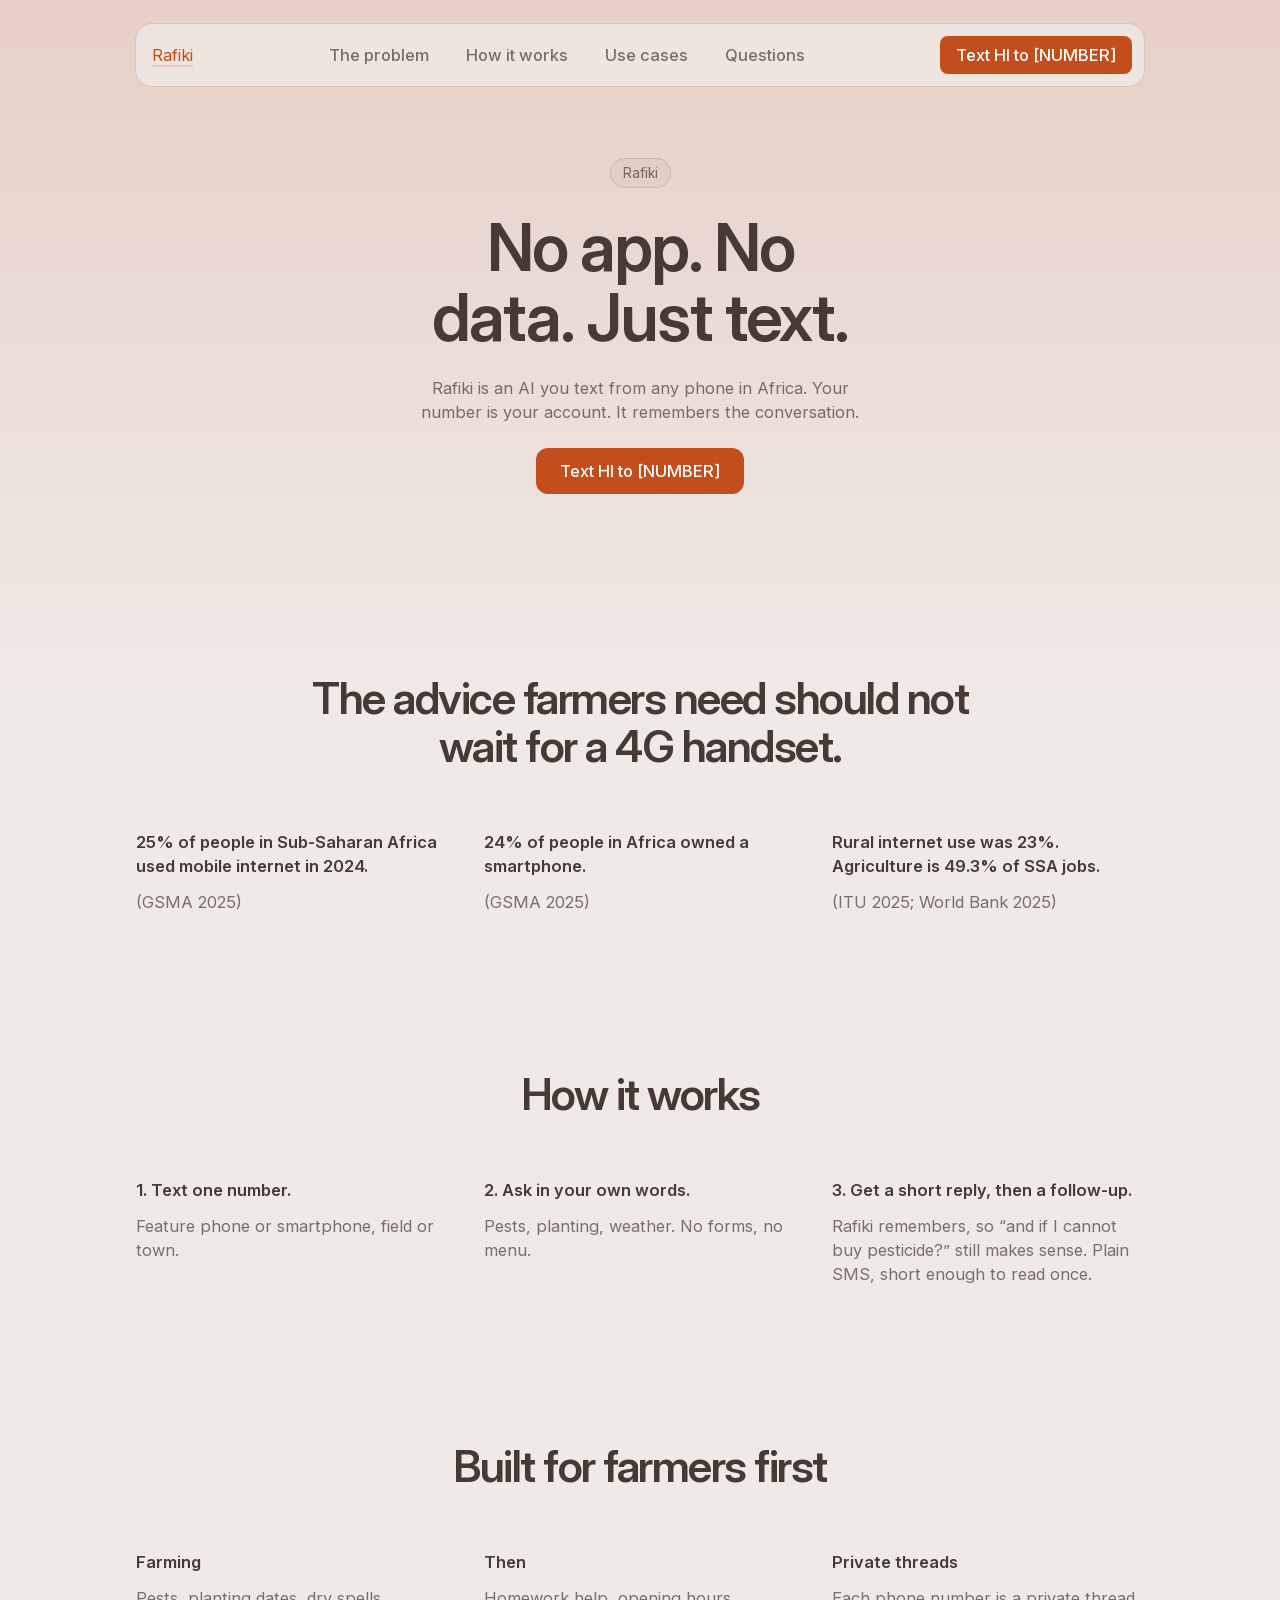
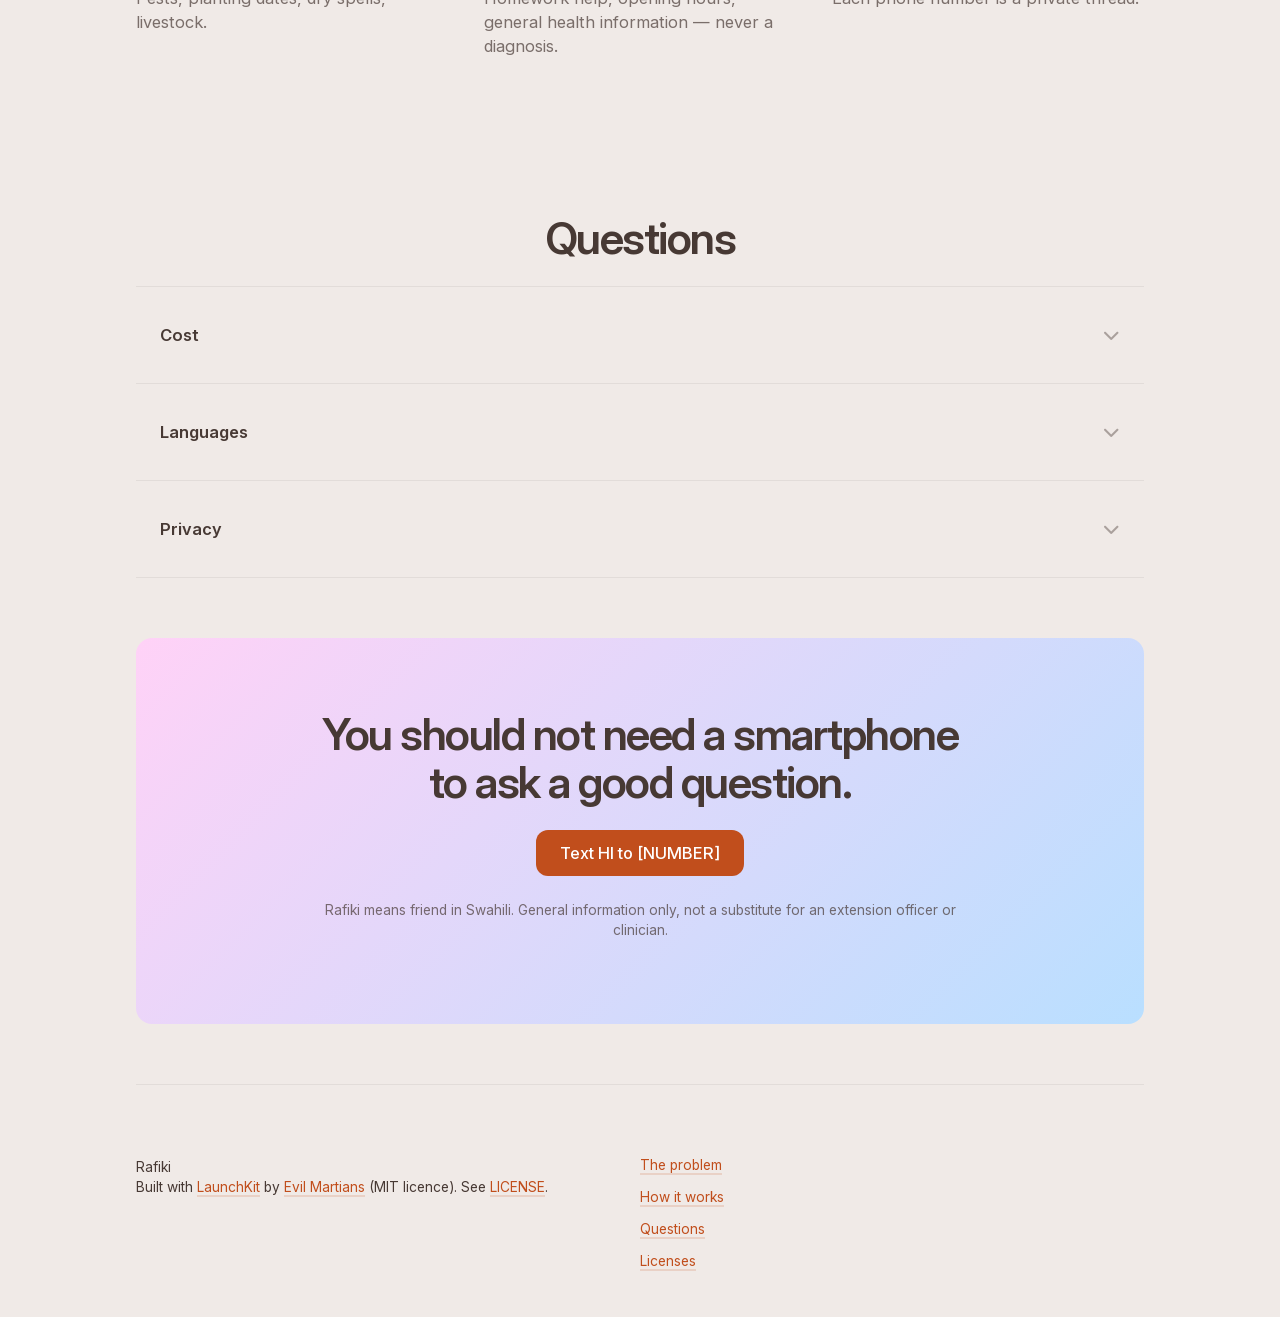
==== website/index.html @ b50da5a2 "feature: Built index.html landing page, adding LaunchKit template (MIT)" ====
<!DOCTYPE html>
<html lang="en" class="theme-light">

<head>
  <meta charset="utf-8" />
  <title>Rafiki — No app. No data. Just text.</title>
  <meta content="Rafiki is an AI you text from any phone in Africa. Your number is your account. It remembers the conversation." name="description" />
  <meta content="width=device-width, initial-scale=1" name="viewport" />
  <link rel="icon" href="images/favicon/favicon.ico" sizes="32x32" />
  <link rel="icon" href="images/favicon/icon.svg" type="image/svg+xml" />
  <link rel="apple-touch-icon" href="images/favicon/apple-touch-icon.png" />
  <link rel="preload" href="fonts/InterVariable.woff2" as="font" type="font/woff2" crossorigin />
  <link href="vendor/font-awesome-6.7.2/css/all.min.css" rel="stylesheet" />
  <link href="css/index.css" rel="stylesheet" type="text/css" />
  <link href="css/tablet.css" rel="stylesheet" type="text/css" />
  <link href="css/mobile.css" rel="stylesheet" type="text/css" />
  <script src="js/main.js" type="text/javascript" defer></script>
</head>

<body>
  <div class="background-gradient"></div>
  <div class="page-container">
    <header class="nav-container">
      <a href="index.html" class="nav-brand">Rafiki</a>
      <nav role="navigation" class="nav-menu" data-navigation>
        <a href="#problem" class="nav-link">The problem</a>
        <a href="#how" class="nav-link">How it works</a>
        <a href="#uses" class="nav-link">Use cases</a>
        <a href="#faq" class="nav-link">Questions</a>
        <div class="button-group stacked margin-top-l mobile-only">
          <a href="#cta" class="button primary">Text HI to [NUMBER]</a>
        </div>
      </nav>
      <div class="button-group">
        <a href="#cta" class="button primary compact">Text HI to [NUMBER]</a>
        <button class="button ghost compact nav-hamburger" data-mobile-toggle aria-label="Show menu">
          <span class="fa-solid fa-bars icon m"></span>
        </button>
      </div>
    </header>
    <main>
      <section>
        <div class="heading hero centered">
          <p class="eyebrow">Rafiki</p>
          <h1 class="balanced">No app. No data. Just text.</h1>
          <p class="paragraph m secondary balanced">
            Rafiki is an AI you text from any phone in Africa. Your number is your account. It remembers the conversation.
          </p>
          <div class="button-group margin-paragraph centered">
            <a href="#cta" class="button primary">Text HI to [NUMBER]</a>
          </div>
        </div>
      </section>

      <section id="problem">
        <div class="heading centered">
          <h2 class="no-top-margin">The advice farmers need should not wait for a 4G handset.</h2>
        </div>
        <div class="cards-with-icons-container">
          <div class="card-with-icon horizontal">
            <div class="feature-heading">
              <p class="paragraph m bold">25% of people in Sub-Saharan Africa used mobile internet in 2024.</p>
              <p class="paragraph m secondary">(GSMA 2025)</p>
            </div>
          </div>
          <div class="card-with-icon horizontal">
            <div class="feature-heading">
              <p class="paragraph m bold">24% of people in Africa owned a smartphone.</p>
              <p class="paragraph m secondary">(GSMA 2025)</p>
            </div>
          </div>
          <div class="card-with-icon horizontal">
            <div class="feature-heading">
              <p class="paragraph m bold">Rural internet use was 23%. Agriculture is 49.3% of SSA jobs.</p>
              <p class="paragraph m secondary">(ITU 2025; World Bank 2025)</p>
            </div>
          </div>
        </div>
      </section>

      <section id="how">
        <div class="heading centered">
          <h2 class="no-top-margin">How it works</h2>
        </div>
        <div class="cards-with-icons-container">
          <div class="card-with-icon horizontal">
            <div class="feature-heading">
              <p class="paragraph m bold">1. Text one number.</p>
              <p class="paragraph m secondary">Feature phone or smartphone, field or town.</p>
            </div>
          </div>
          <div class="card-with-icon horizontal">
            <div class="feature-heading">
              <p class="paragraph m bold">2. Ask in your own words.</p>
              <p class="paragraph m secondary">Pests, planting, weather. No forms, no menu.</p>
            </div>
          </div>
          <div class="card-with-icon horizontal">
            <div class="feature-heading">
              <p class="paragraph m bold">3. Get a short reply, then a follow-up.</p>
              <p class="paragraph m secondary">Rafiki remembers, so “and if I cannot buy pesticide?” still makes sense. Plain SMS, short enough to read once.</p>
            </div>
          </div>
        </div>
      </section>

      <section id="uses">
        <div class="heading centered">
          <h2 class="no-top-margin">Built for farmers first</h2>
        </div>
        <div class="cards-with-icons-container">
          <div class="card-with-icon horizontal">
            <div class="feature-heading">
              <p class="paragraph m bold">Farming</p>
              <p class="paragraph m secondary">Pests, planting dates, dry spells, livestock.</p>
            </div>
          </div>
          <div class="card-with-icon horizontal">
            <div class="feature-heading">
              <p class="paragraph m bold">Then</p>
              <p class="paragraph m secondary">Homework help, opening hours, general health information — never a diagnosis.</p>
            </div>
          </div>
          <div class="card-with-icon horizontal">
            <div class="feature-heading">
              <p class="paragraph m bold">Private threads</p>
              <p class="paragraph m secondary">Each phone number is a private thread.</p>
            </div>
          </div>
        </div>
      </section>

      <section id="faq">
        <div class="heading centered">
          <h2 class="no-top-margin">Questions</h2>
        </div>
        <div class="accordion-container">
          <details class="accordion-item" name="faq">
            <summary class="accordion-toggle">
              <p class="paragraph m bold">Cost</p>
              <span class="accordion-chevron fa-solid fa-chevron-down"></span>
            </summary>
            <div class="accordion-content">
              <p>Replies stay under 300 characters. One SMS is often cheaper than opening a data bundle for a single question.</p>
            </div>
          </details>
          <details class="accordion-item" name="faq">
            <summary class="accordion-toggle">
              <p class="paragraph m bold">Languages</p>
              <span class="accordion-chevron fa-solid fa-chevron-down"></span>
            </summary>
            <div class="accordion-content">
              <p>Clear English first. Swahili, French, isiXhosa or isiZulu next. Plain text only. No markdown.</p>
            </div>
          </details>
          <details class="accordion-item" name="faq">
            <summary class="accordion-toggle">
              <p class="paragraph m bold">Privacy</p>
              <span class="accordion-chevron fa-solid fa-chevron-down"></span>
            </summary>
            <div class="accordion-content">
              <p>Your number is your account. Each number stays a private thread. No signup, no password.</p>
            </div>
          </details>
        </div>
      </section>

      <section class="promo-cta" id="cta">
        <div class="heading centered">
          <h2>You should not need a smartphone to ask a good question.</h2>
          <div class="button-group margin-paragraph centered">
            <a href="#cta" class="button primary">Text HI to [NUMBER]</a>
          </div>
          <p class="paragraph s secondary">Rafiki means friend in Swahili. General information only, not a substitute for an extension officer or clinician.</p>
        </div>
      </section>
    </main>
    <footer class="footer">
      <div class="footer-menu">
        <div>
          <p class="paragraph s">
            Rafiki<br />
            Built with <a href="https://launchkit.evilmartians.io" target="_blank" rel="noopener">LaunchKit</a>
            by <a href="https://evilmartians.com" target="_blank" rel="noopener">Evil Martians</a>
            (MIT licence). See <a href="LICENSE">LICENSE</a>.
          </p>
        </div>
        <div>
          <div class="link-list">
            <a href="#problem" class="ui s">The problem</a>
            <a href="#how" class="ui s">How it works</a>
            <a href="#faq" class="ui s">Questions</a>
            <a href="licenses.html" class="ui s">Licenses</a>
          </div>
        </div>
      </div>
    </footer>
  </div>
</body>

</html>
---- website/css/index.css ----
@font-face {
  font-family: Inter Variable;
  src: url("../fonts/InterVariable.woff2") format("woff2");
  font-weight: 100 900;
  font-style: normal;
  font-display: swap;
}

@font-face {
  font-family: Inter Variable;
  src: url("../fonts/InterVariable-Italic.woff2") format("woff2");
  font-weight: 100 900;
  font-style: italic;
  font-display: swap;
}

@font-face {
  font-family: JetBrains Mono;
  src: url("../fonts/JetBrainsMono-VariableFont_wght.ttf") format("woff2");
  font-weight: 100 900;
  font-style: normal;
  font-display: swap;
}

:root {
  /** There features 
  These are values that determine the overall look of the theme.
  - Saturation controls how much of accent color will be mixed into text, background, and surface colors.
  - Contrast controls how contrast the text colors will be.
  */
  --theme-hue: 40;
  --theme-saturation: 0.2; /* 0...1 where 0 means grayscale colors; 1 means fully saturated colors */
  --theme-contrast: 0.8; /* 0...1 where 0 means low contrast; 1 means high contrast, black-n-white in fact */

  /* Fonts */
  --font-text: "Inter Variable", Arial, sans-serif;
  --font-mono: "JetBrains Mono", "Courier New", Courier, monospace;

  /* Font sizes */
  --font-size-s: 13.75px;
  --font-size-m: 16.5px;
  --font-size-l: 22px;
  --font-size-xl: 44px;
  --font-size-xxl: 66px;

  /* Paragraph */
  --line-height-paragraph-s: 20px;
  --line-height-paragraph-m: 24px;
  --line-height-paragraph-l: 28px;
  --letter-spacing-paragraph-l: -0.4px;
  --line-height-paragraph-xl: 52px;
  --letter-spacing-paragraph-xl: -1px;
  --line-height-ui-s: 16px;
  --line-height-ui-m: 22px;

  /* Headers */
  --line-height-h1: 70px;
  --letter-spacing-h1: -2px;
  --line-height-h2: 48px;
  --letter-spacing-h2: -1.5px;
  --line-height-h3: 24px;
  --letter-spacing-h3: -0.75px;
  --line-height-h4: 18px;

  /* Spacing */
  --space-default: 12px;
  --space-button-s-vertical: 8px;
  --space-button-s-horizontal: 16px;
  --space-button-m-vertical: 12px;
  --space-button-m-horizontal: 24px;
  --space-section: 60px;
  --space-card-m: 24px;

  --header-font-weight: 600;
  --ui-button-font-weight: 500;

  /* Border radii */
  --radius-xs: 4px;
  --radius-s: 8px;
  --radius-m: 12px;
  --radius-l: 16px;

  /* Colors */
  --color-background: white;
  --color-surface: #99a3ae14;
  --color-text-primary: #363e48;
  --color-text-secondary: #757a7f;
  --color-text-tertiary: #a7acb2;
  --color-accent: #C14E1C;
  --color-accent-hover: #a33e16;
  --color-accent-b: #0081ff29;
  --color-accent-b-hover: #0088f033;
  --color-on-accent: white;
  --color-border-level-2: #99a3ae29;
  --color-border-level-3: #99a3ae52;
  --color-background-blur: #ffffffe6;
  --color-gradient-bg-start: #C14E1C14;
  --color-gradient-bg-end: #C14E1C00;
  --color-gradient-promo-start: #8d3510;
  --color-gradient-promo-end: #C14E1C;
}

.theme-light {
  /** Base color
  By default it's blue ≈ #0289ff
  Usually it's your brand color. Simply provide your value and the whole theme will be recalculated automatically.
  Default value is in OKLCH because it produces richer P3 colors, however you can use any color format. 
  */
  /* --color-accent: #00bc81; */
  --color-accent: #C14E1C;

  /* Relative colors 
  These colors are calculated based on the accent color and saturation/contrast values.
  Feel free to provide exact values if you want to override them.
  */
  --color-background-l: calc(0.7 + 0.3 * var(--theme-contrast));
  --color-background: oklch(
    from var(--color-accent) var(--color-background-l)
      calc((1 - var(--color-background-l)) * 0.6 * var(--theme-saturation)) h
  );
  --color-background-blur: oklch(from var(--color-background) l c h / 0.8);

  --color-text-primary-l: calc(0.4 - 0.4 * pow(var(--theme-contrast), 10));
  --color-text-primary: oklch(
    from var(--color-accent) var(--color-text-primary-l)
      calc(var(--color-text-primary-l) * 0.3 * var(--theme-saturation)) h
  );

  --color-text-secondary: oklch(from var(--color-text-primary) l c h / 0.7);
  --color-text-tertiary: oklch(from var(--color-text-primary) l c h / 0.42);
  --color-accent-hover: oklch(from var(--color-accent) calc(l - 0.05) c h);
  --color-accent-b: oklch(from var(--color-accent) l c h / 0.16);
  --color-accent-b-hover: oklch(from var(--color-accent-b) calc(l - 0.1) c h);

  --color-surface: oklch(from var(--color-text-primary) l c h / 0.04);
  --color-on-accent: white;
  --color-border-level-2: oklch(from var(--color-text-primary) l c h / 0.08);
  --color-border-level-3: oklch(from var(--color-text-primary) l c h / 0.16);

  --color-gradient-bg-start: oklch(
    from var(--color-accent) l calc(0.3 * pow(var(--theme-saturation), 0.5)) h /
      calc(0.5 - 0.5 * pow(var(--theme-contrast), 2))
  );
  --color-gradient-bg-end: oklch(from var(--color-gradient-bg-start) l c h / 0);

  --color-gradient-promo-start: #ffd2f7;
  --color-gradient-promo-end: #b9dfff;
}

.theme-dark {
  color-scheme: dark;

  /** Base color
  By default it's blue ≈ #0289ff
  Usually it's your brand color. Simply provide your value and the whole theme will be recalculated automatically.
  Default value is in OKLCH because it produces richer P3 colors, however you can use any color format. 
   */
  /* --colors-accent: #00bc81; */
  --color-accent: oklch(0.53 0.22 var(--theme-hue));

  /* Relative colors 
  These colors are calculated based on the accent color and saturation/contrast values.
  Feel free to provide exact values if you want to override them.
  */
  --color-background-l: calc(0.35 - 0.35 * pow(var(--theme-contrast), 4));
  --color-background: oklch(
    from var(--color-accent) var(--color-background-l)
      calc(var(--color-background-l) * 0.3 * var(--theme-saturation)) h
  );
  --color-background-blur: oklch(from var(--color-background) l c h / 0.9);

  --color-text-primary-l: calc(0.7 + 0.3 * pow(var(--theme-contrast), 0.8));
  --color-text-primary: oklch(
    from var(--color-accent) var(--color-text-primary-l)
      calc((1 - var(--color-text-primary-l)) * 0.6 * var(--theme-saturation)) h
  );

  --color-text-secondary: oklch(from var(--color-text-primary) l c h / 0.7);
  --color-text-tertiary: oklch(from var(--color-text-primary) l c h / 0.5);
  --color-accent-hover: oklch(from var(--color-accent) calc(l + 0.05) c h);
  --color-accent-b: oklch(from var(--color-accent) l c h / 0.16);
  --color-accent-b-hover: oklch(
    from var(--color-accent-border) calc(l + 0.1) c h
  );

  --color-surface: oklch(from var(--color-text-primary) l c h / 0.04);
  --color-on-accent: white;
  --color-border-level-2: oklch(from var(--color-text-primary) l c h / 0.08);
  --color-border-level-3: oklch(from var(--color-text-primary) l c h / 0.16);

  --color-gradient-bg-start: oklch(
    from var(--color-accent) l calc(0.3 * pow(var(--theme-saturation), 0.5)) h /
      calc(0.5 - 0.5 * pow(var(--theme-contrast), 2))
  );
  --color-gradient-bg-end: oklch(from var(--color-gradient-bg-start) l c h / 0);

  --color-gradient-promo-start: #8d3510;
  --color-gradient-promo-end: #C14E1C;
}

.page-container {
  max-width: 1008px;
  min-height: 100vh;
  margin: 0 auto;
  display: flex;
  flex-direction: column;
}

* {
  box-sizing: border-box;
}

html,
body {
  margin: 0;
}

body {
  background-color: var(--color-background);
  font-family: var(--font-text);
  color: var(--color-text-primary);
  font-size: var(--font-size-m);
  line-height: var(--line-height-paragraph-m);
}

/* Headers */

h1,
h2,
h3,
h4 {
  font-weight: var(--header-font-weight);
  margin: var(--space-default) 0;
}

h1 {
  font-size: var(--font-size-xxl);
  line-height: var(--line-height-h1);
  letter-spacing: var(--letter-spacing-h1);
}

h2 {
  font-size: var(--font-size-xl);
  line-height: var(--line-height-h2);
  letter-spacing: var(--letter-spacing-h2);
}

h3 {
  font-size: var(--font-size-l);
  line-height: var(--line-height-h3);
  letter-spacing: var(--letter-spacing-h3);
}

h4 {
  font-size: var(--font-size-m);
  line-height: var(--line-height-h4);
  letter-spacing: var(--letter-spacing-h4);
}

p {
  margin: var(--space-default) 0;
}

a {
  color: var(--color-accent);
  text-underline-offset: 0px;
  text-decoration: underline;
  text-decoration-color: var(--color-accent-b);
  text-decoration-skip-ink: none;
  text-underline-position: under;
  text-decoration-thickness: 2px;

  &.tertiary {
    color: var(--color-text-tertiary);
    text-decoration: none;

    &:hover {
      color: var(--color-text-secondary);
    }
  }
}

a:hover {
  color: var(--color-accent-hover);
}

ul,
ol {
  margin: 16px 0;
  padding-left: 40px;
}

li {
  margin: 8px 0;
}

img {
  vertical-align: middle;
  max-width: 100%;
  display: inline-block;
}

section {
  padding: var(--space-section) 0;
}

.eyebrow {
  display: inline-flex;
  margin-bottom: var(--space-default);
  border: 1px solid var(--color-border-level-3);
  border-radius: var(--radius-l);
  background-color: var(--color-surface);
  color: var(--color-text-secondary);
  font-size: var(--font-size-s);
  text-align: center;
  object-fit: fill;
  flex-flow: row;
  justify-content: center;
  align-items: center;
  margin-right: auto;
  margin-left: auto;
  padding: 2px 12px;
  text-decoration: none;

  &:hover {
    color: var(--color-text-primary);
  }
}

.heading {
  margin-bottom: var(--space-default);
  flex-direction: column;
  max-width: 672px;
  display: flex;

  &.hero {
    padding-bottom: 36px;
  }

  &.centered {
    text-align: center;
    margin-right: auto;
    margin-left: auto;
  }
}

.no-top-margin {
  margin-top: 0;
}

.balanced {
  text-wrap: balance;
}

.content {
  padding: var(--space-section) 0;
  max-width: 720px;
}

/* Text */

/* Style used for content */

.paragraph {
  &.s {
    font-size: var(--font-size-s);
    line-height: var(--line-height-paragraph-s);
  }

  &.m {
    font-size: var(--font-size-m);
    line-height: var(--line-height-paragraph-m);
  }

  &.l {
    font-size: var(--font-size-l);
    line-height: var(--line-height-paragraph-l);
    letter-spacing: var(--letter-spacing-paragraph-l);
  }

  &.xl {
    font-size: var(--font-size-xl);
    line-height: var(--line-height-paragraph-xl);
    letter-spacing: var(--letter-spacing-paragraph-xl);
  }

  &.bold {
    font-weight: 600;
  }
}

/* Styles for UI elements */

.ui {
  &.s {
    font-size: var(--font-size-s);
    line-height: var(--line-height-ui-s) !important;
  }

  &.m {
    font-size: var(--font-size-m);
    line-height: var(--line-height-ui-m) !important;
  }

  &.pseudo-link,
  .pseudo-link {
    text-decoration: underline;
    text-decoration-color: var(--color-accent-b);
    text-decoration-thickness: 2px;
  }
}

/* Buttons */

.button {
  display: flex;
  gap: 8px;
  cursor: pointer;
  border: none;
  text-decoration: none;
  background: transparent;
  padding: var(--space-button-m-vertical) var(--space-button-m-horizontal);
  font-size: var(--font-size-m);
  line-height: var(--line-height-ui-m);
  font-weight: var(--ui-button-font-weight);
  text-align: center;
  border-radius: var(--radius-m);
  justify-content: center;
  align-items: center;

  &.primary {
    background-color: var(--color-accent);
    color: var(--color-on-accent);

    &:hover {
      background-color: var(--color-accent-hover);
      color: var(--color-on-accent);
    }
  }

  &.secondary {
    background-color: var(--color-accent-b);
    color: var(--color-accent);

    &:hover {
      background-color: var(--color-accent-b-hover);
    }
  }

  &.tertiary {
    box-shadow: inset 0 0 0 1px var(--color-border-level-3);
    color: var(--color-text-secondary);

    &:hover {
      background-color: var(--color-surface);
      color: var(--color-text-primary);
    }
  }

  &.ghost {
    background: transparent;
    padding: var(--space-button-m-vertical) var(--space-button-m-horizontal);
    color: var(--color-text-primary);

    &:hover {
      background-color: var(--color-border-level-2);
      color: var(--color-on-accent);
    }

    &.active {
      background-color: var(--color-border-level-3);
    }

    &.compact {
      padding: var(--space-button-s-vertical) 12px;
    }
  }

  &.compact {
    padding: var(--space-button-s-vertical) var(--space-button-s-horizontal);
    border-radius: var(--radius-s);
  }
}

/* Button groups */

.button-group {
  display: flex;
  gap: 12px;
  flex-wrap: wrap;
  align-items: center;

  &.margin-paragraph {
    margin: var(--space-default) 0;
  }

  &.centered {
    justify-content: center;
    align-items: center;
  }

  &.stacked {
    flex-direction: column;
    align-items: justify;

    & .button {
      width: 100%;
    }
  }
}

/* Links */

.icon-link {
  gap: 6px;
  color: var(--color-accent);
  align-items: center;
  text-decoration: none;
  display: flex;

  &:hover {
    color: var(--color-accent-hover);
  }
}

.link-list {
  display: flex;
  flex-direction: column;
  align-items: flex-start;
  gap: 16px;
  padding-top: 12px;
}

.link-list-horizontal {
  display: flex;
  gap: var(--space-button-m-horizontal);
}

/* Icons */

.icon {
  display: flex !important;
  align-items: center;
  line-height: inherit !important;
  color: var(--color-text-tertiary);

  &.s {
    font-size: var(--font-size-s);
  }

  &.m {
    font-size: var(--font-size-m);
  }

  &.l {
    font-size: var(--font-size-l);
  }

  &.xl {
    font-size: var(--font-size-xl);
    line-height: var(--line-height-paragraph-xl) !important;
  }
}

/* Navigation */

.nav-container {
  position: sticky;
  margin-top: 24px;
  inset: 24px 0% auto;
  display: flex;
  justify-content: space-between;
  background-color: var(--color-background-blur);
  box-shadow: 0 0 0 1px var(--color-border-level-2);
  -webkit-backdrop-filter: blur(40px);
  backdrop-filter: blur(40px);
  border-radius: var(--radius-l);
  max-width: 1008px;
  padding: 12px 12px 12px 16px;
  z-index: 1000;
}

.nav-brand {
  display: flex;
  align-items: center;
  justify-content: center;
}

.nav-link {
  color: var(--color-text-secondary);
  font-size: var(--font-size-m);
  line-height: var(--line-height-ui-m);
  font-weight: var(--ui-button-font-weight);
  border-radius: var(--radius-s);
  padding: 8px 16px;
  display: inline-block;
  text-decoration: none;

  &:hover {
    color: var(--color-text-primary);
  }

  &:active {
    color: var(--color-text-tertiary);
  }
}

.background-gradient {
  position: absolute;
  background-image: linear-gradient(
    180deg,
    var(--color-gradient-bg-start),
    var(--color-gradient-bg-end)
  );
  width: 100%;
  height: 80vh;
  z-index: -10;
}

.promo-cta {
  background-image: linear-gradient(
    135deg,
    var(--color-gradient-promo-start),
    var(--color-gradient-promo-end)
  );
  border-radius: 16px;
  margin-bottom: var(--space-section);
}

.image-wide {
  margin: var(--space-default) 0;
  width: 116%;
  max-width: none;
  margin-left: -8%;
}

.mobile-only,
.nav-hamburger {
  display: none;
}

.clients-container {
  display: flex;
  gap: 36px;
  flex-wrap: wrap;
  place-content: stretch center;
  align-items: center;
  padding: 24px 0;
}

.text-centered {
  text-align: center;
}

.feature-card {
  padding: var(--space-card-m);
  background-color: var(--color-surface);
  border-radius: var(--radius-l);
  display: flex;
  gap: 16px;
  flex-direction: column;
  align-items: flex-start;
}

.feature-heading {
  max-width: 672px;
}

/* Grid */

.grid {
  display: grid;
  margin: var(--space-default) 0;
  gap: 12px;
  grid-template-rows: auto;
  grid-auto-columns: 1fr;

  &.gap-l {
    gap: 24px;
  }

  &.gap-xl {
    gap: 60px;
  }
}

.columns-2 {
  grid-template-columns: repeat(2, minmax(0, 1fr));
}

.columns-3 {
  grid-template-columns: repeat(3, minmax(0, 1fr));
}

.columns-1\/2-1 {
  grid-template-columns: minmax(0, 0.5fr) minmax(0, 1fr);
}

.card-with-icon {
  display: flex;
  flex-direction: column;
  align-items: flex-start;
}

.cards-with-icons-container {
  margin-top: var(--space-default) 0;
  gap: 36px;
  grid-template-rows: auto;
  grid-template-columns: 1fr 1fr 1fr;
  grid-auto-columns: 1fr;
  padding: 24px 0;
  display: grid;
}

.card-code-block {
  padding: var(--space-card-m);
  border: 1px solid var(--color-border-level-2);
  border-radius: var(--radius-l);
  overflow: auto;

  &.dark {
    background-color: #2b2b2b;
  }
}

/* Accordion */

.accordion-container {
  border-top: 1px solid var(--color-border-level-2);
  flex-flow: column;
  display: flex;
}

.accordion-item {
  border-bottom: 1px solid var(--color-border-level-2);
  width: 100%;
  overflow: hidden;
}

.accordion-toggle {
  padding: var(--space-card-m);
  align-items: center;
  display: flex;
  cursor: pointer;
}

.accordion-toggle:hover {
  color: var(--color-text-secondary);
}

.accordion-chevron {
  margin-left: auto;
  color: var(--color-text-tertiary);
}

[open] .accordion-chevron {
  transform: rotate(180deg);
}

.accordion-content {
  padding-right: 48px;
  padding-bottom: var(--space-button-m-vertical);
  padding-left: var(--space-card-m);
  background-color: #0000;
  display: block;
}

/* Footer */

.footer {
  border-top: 1px solid var(--color-border-level-2);
  margin-top: auto;
  padding-top: 60px;
  padding-bottom: 24px;
}

.footer-menu {
  gap: 16px;
  grid-template-rows: auto;
  grid-template-columns: 2fr 1fr 1fr;
  grid-auto-columns: 1fr;
  margin-bottom: 24px;
  display: grid;
}

.full-width {
  width: 100%;
}

.margin-top-l {
  margin-top: 24px;
}

.margin-top-xl {
  margin-top: 48px;
}

.secondary {
  color: var(--color-text-secondary);
}

.tertiary {
  color: var(--color-text-tertiary);
}

.color-accent {
  color: var(--color-accent);
}

.inline-code {
  font-family: var(--font-mono);
  font-size: var(--font-size-s);
  line-height: inherit;
  background-color: var(--color-surface);
  padding: 2px 4px;
  border-radius: var(--radius-xs);
  color: var(--color-text-secondary);
}
---- website/css/tablet.css ----
@media screen and (max-width: 1199px) {
  .image-wide {
    width: 100%;
    margin-left: 0;
  }
}

@media screen and (max-width: 1056px) {
  .page-container {
    max-width: 728px;
    padding: 0 24px;
  }

  .heading.hero {
    max-width: 100%;
  }

  .button-group {
    flex-shrink: 0;
  }

  .content {
    margin: 0 16px;
  }

  .nav-link {
    padding: 16px;
    display: inline-flex;
  }

  .nav-menu {
    position: absolute;
    top: calc(100% + 6px);
    text-align: center;
    left: 0;
    right: 0;
    background-color: var(--color-background);
    box-shadow: 0 0 0 1px var(--color-border-level-2);
    border-radius: var(--radius-l);
    margin-top: 4px;
    padding: 12px 24px;
    display: none;

    &.open {
      display: block;
    }
  }

  .grid {
    &.gap-l {
      gap: 16px;
    }

    &.gap-xl {
      gap: 24px;
    }
  }

  .nav-hamburger {
    display: flex;
  }
}
---- website/css/mobile.css ----
@media screen and (max-width: 767px) {
  body {
    /* Font sizes */
    --font-size-l: 19.25px;
    --font-size-xl: 33px;
    --font-size-xxl: 44px;

    /* Font metrics */
    --line-height-paragraph-l: 24px;
    --letter-spacing-paragraph-l: -0.2px;
    --line-height-paragraph-xl: 40px;
    --letter-spacing-paragraph-xl: -0.5px;

    /* Headers */
    --line-height-h1: 48px;
    --letter-spacing-h1: -1.5px;
    --line-height-h2: 36px;
    --letter-spacing-h2: -1px;
    --line-height-h3: 22px;
    --letter-spacing-h3: -0.75px;

    /* Sizing */
    --space-section: 24px;
    --space-button-m-vertical: 8px;
    --space-card-m: 12px;

    --radius-m: 8px;
    --radius-l: 12px;
  }

  .page-container {
    max-width: none;
    padding: 0 16px;
  }

  .navbar {
    margin-top: 12px;
    top: 12px;
  }

  .nav-container {
    padding: 8px 8px 8px 12px;
    top: 12px;
    margin-top: 12px;
  }

  .footer {
    margin: 24px 0;
  }

  .button-group {
    gap: 8px;
  }

  .columns-2,
  .columns-3,
  .columns-1\/2-1,
  .cards-with-icons-container {
    grid-template-columns: 1fr;
  }

  .card-with-icon {
    display: flex;
    flex-direction: row;
    align-items: flex-start;
    gap: 24px;

    & .icon {
      margin-top: 24px;
    }
  }
}

@media screen and (max-width: 479px) {
  .page-container {
    padding: 0 16px;
  }

  .hide-on-mobile {
    display: none;
  }

  .nav-link {
    display: flex;
  }

  .nav-menu {
    padding: 12px;
  }

  .clients-container {
    gap: 24px;
    padding: 12px 0;
  }

  .accordion-toggle {
    justify-content: flex-start;
    align-items: center;
  }

  .footer-menu {
    grid-template-columns: 2fr;
  }

  .mobile-only {
    display: flex;
  }
}
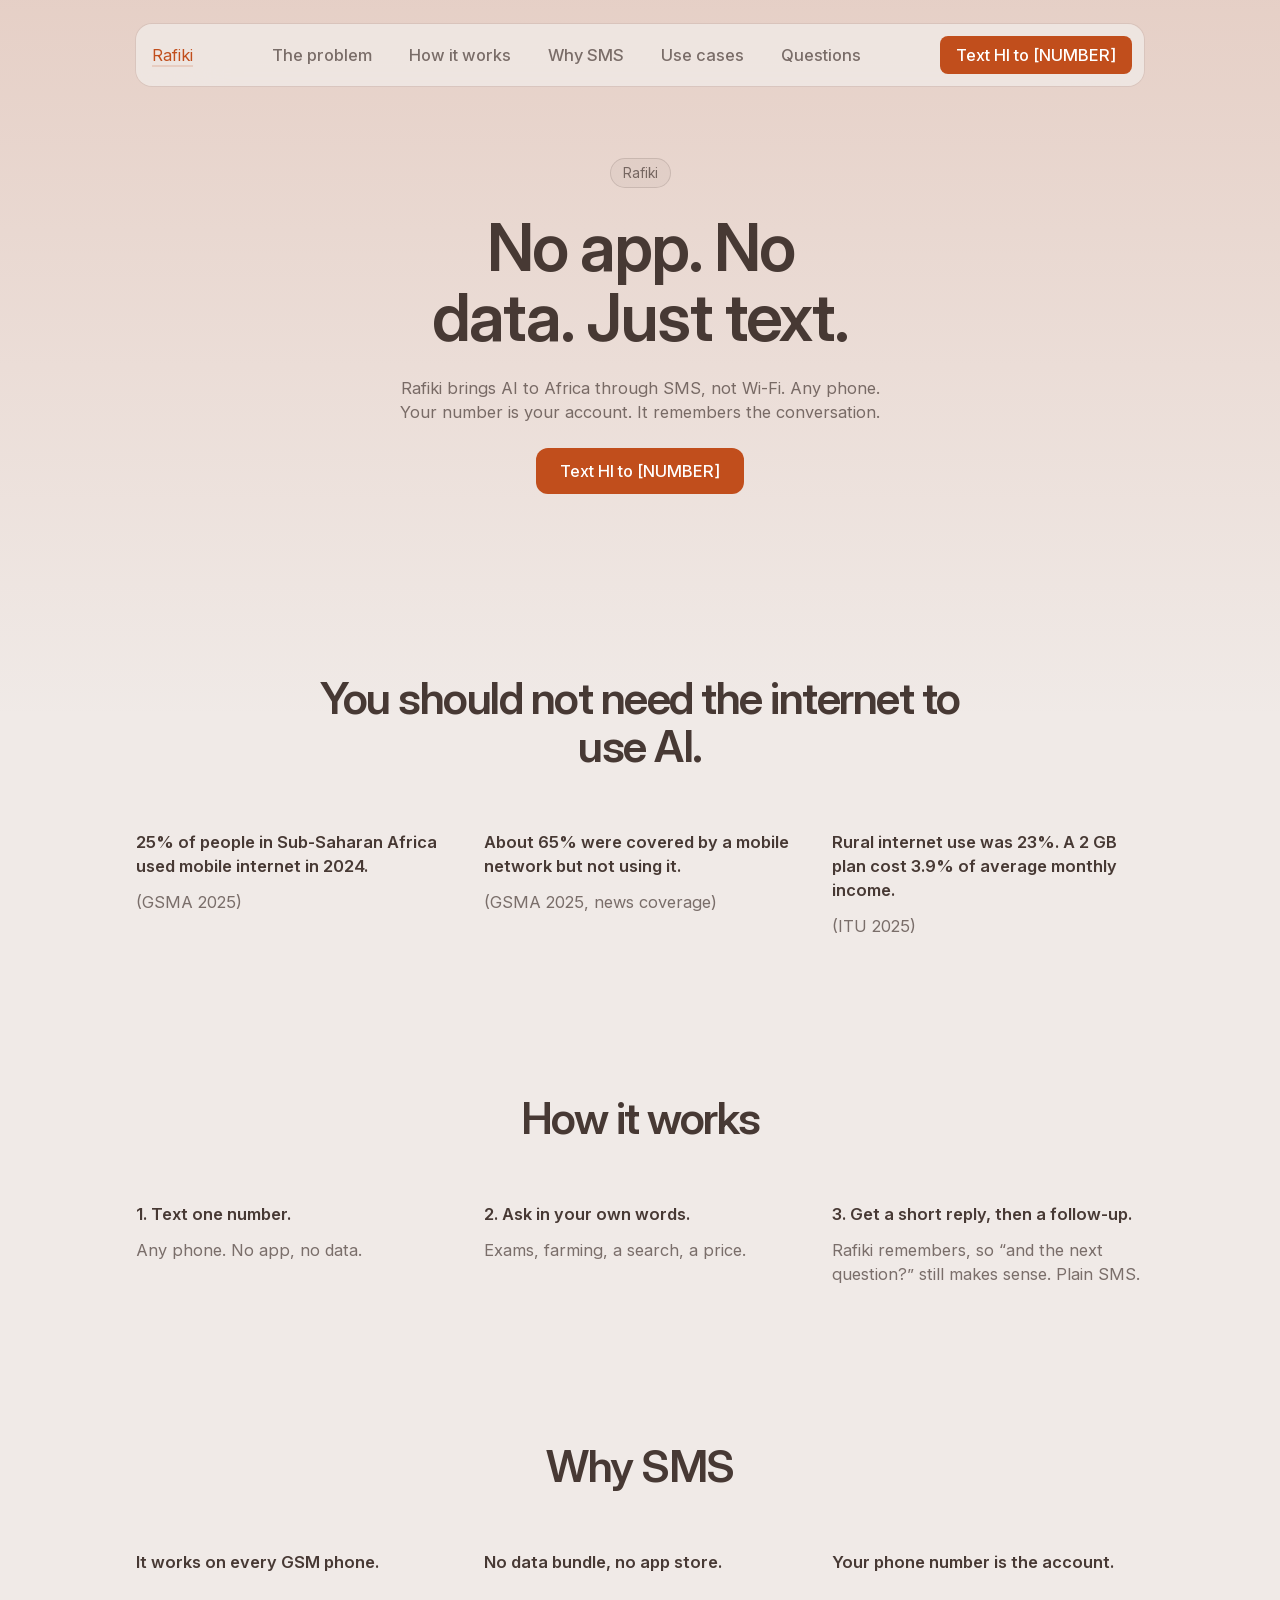
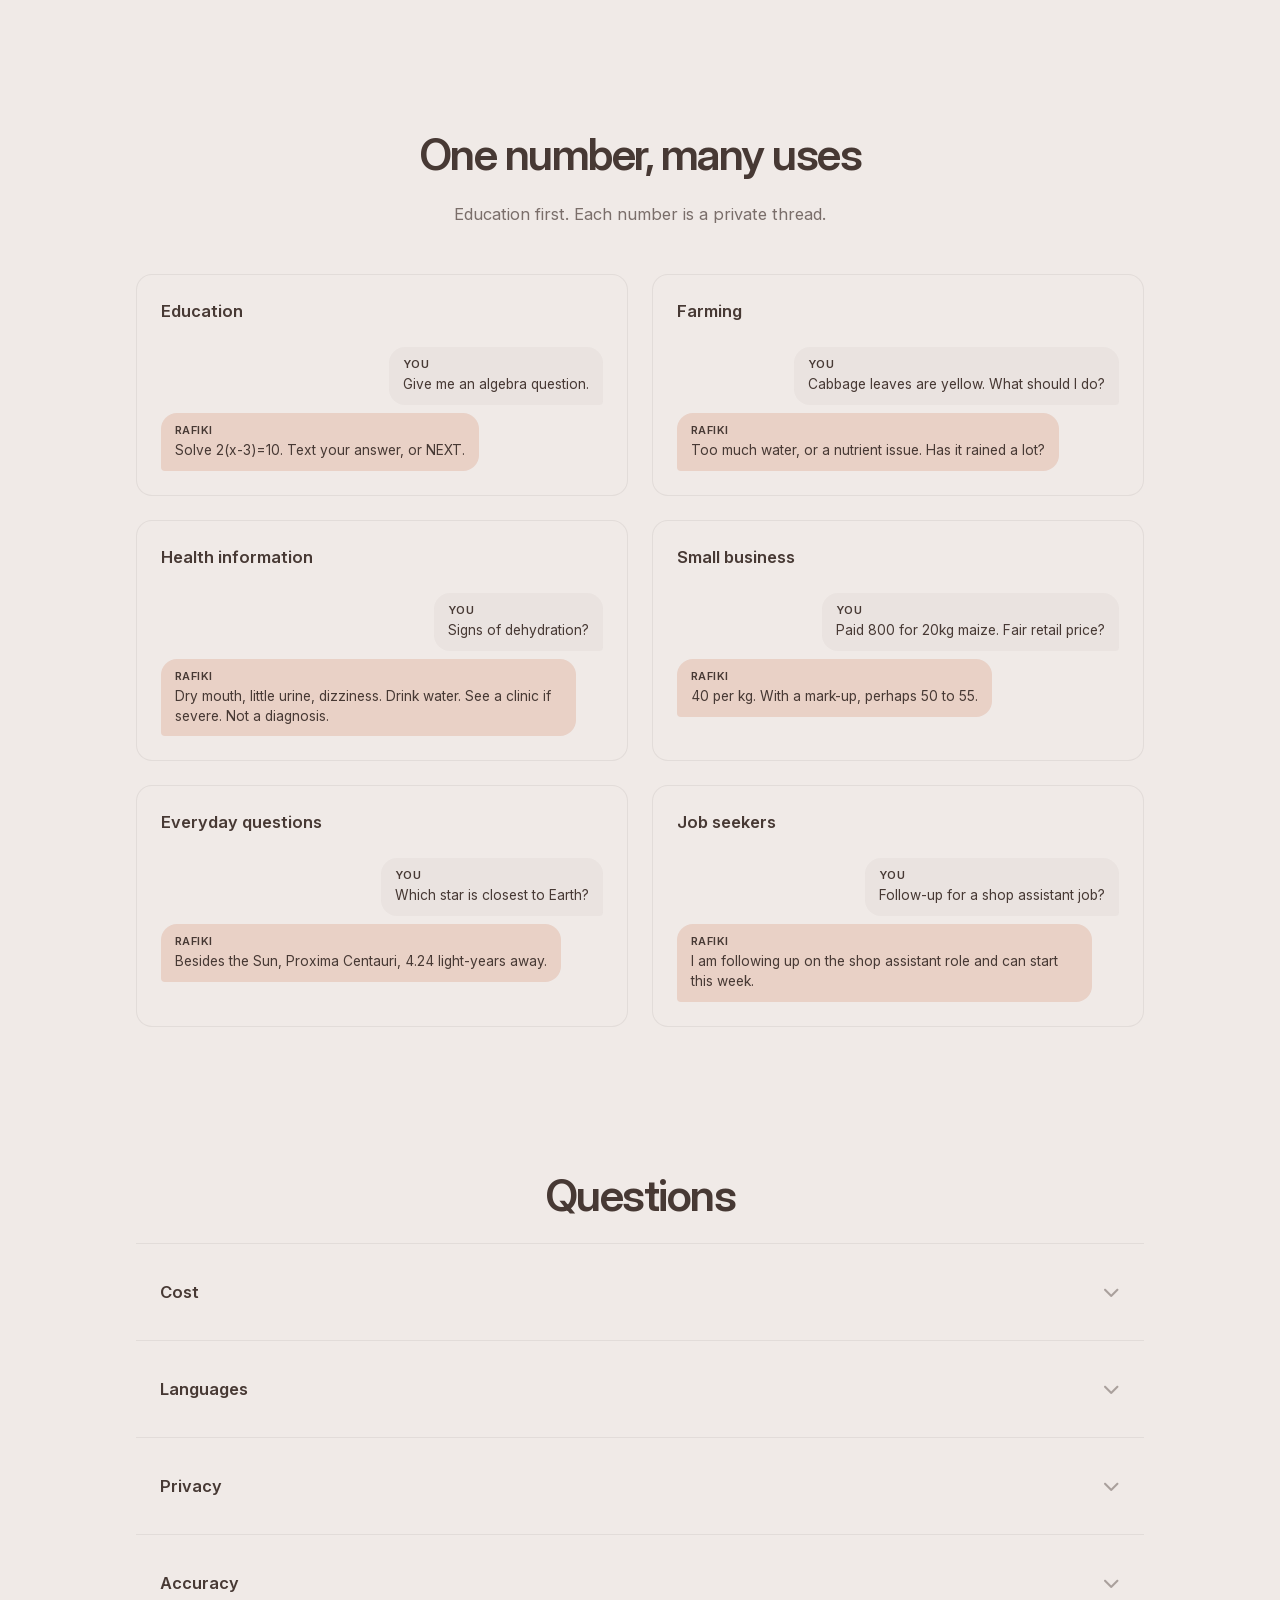
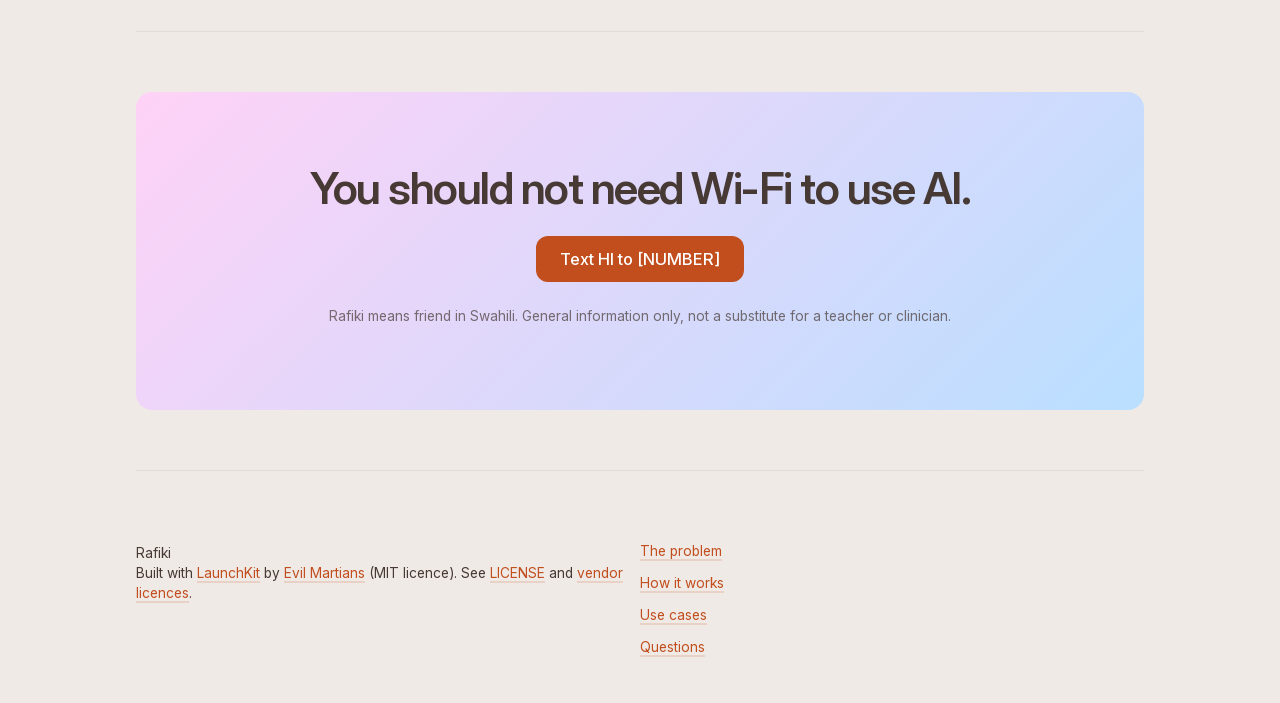
==== commit 7670ca91: "refactor: Built new index.html landing page, adding new LaunchKit template (MIT)" ====
--- a/website/index.html
+++ b/website/index.html
@@ -4,7 +4,7 @@
 <head>
   <meta charset="utf-8" />
   <title>Rafiki — No app. No data. Just text.</title>
-  <meta content="Rafiki is an AI you text from any phone in Africa. Your number is your account. It remembers the conversation." name="description" />
+  <meta content="Rafiki brings AI to Africa through SMS, not Wi-Fi. Any phone. Your number is your account. It remembers the conversation." name="description" />
   <meta content="width=device-width, initial-scale=1" name="viewport" />
   <link rel="icon" href="images/favicon/favicon.ico" sizes="32x32" />
   <link rel="icon" href="images/favicon/icon.svg" type="image/svg+xml" />
@@ -25,6 +25,7 @@
       <nav role="navigation" class="nav-menu" data-navigation>
         <a href="#problem" class="nav-link">The problem</a>
         <a href="#how" class="nav-link">How it works</a>
+        <a href="#why" class="nav-link">Why SMS</a>
         <a href="#uses" class="nav-link">Use cases</a>
         <a href="#faq" class="nav-link">Questions</a>
         <div class="button-group stacked margin-top-l mobile-only">
@@ -44,7 +45,7 @@
           <p class="eyebrow">Rafiki</p>
           <h1 class="balanced">No app. No data. Just text.</h1>
           <p class="paragraph m secondary balanced">
-            Rafiki is an AI you text from any phone in Africa. Your number is your account. It remembers the conversation.
+            Rafiki brings AI to Africa through SMS, not Wi-Fi. Any phone. Your number is your account. It remembers the conversation.
           </p>
           <div class="button-group margin-paragraph centered">
             <a href="#cta" class="button primary">Text HI to [NUMBER]</a>
@@ -54,25 +55,25 @@
 
       <section id="problem">
         <div class="heading centered">
-          <h2 class="no-top-margin">The advice farmers need should not wait for a 4G handset.</h2>
+          <h2 class="no-top-margin">You should not need the internet to use AI.</h2>
         </div>
         <div class="cards-with-icons-container">
           <div class="card-with-icon horizontal">
             <div class="feature-heading">
               <p class="paragraph m bold">25% of people in Sub-Saharan Africa used mobile internet in 2024.</p>
-              <p class="paragraph m secondary">(GSMA 2025)</p>
-            </div>
-          </div>
-          <div class="card-with-icon horizontal">
-            <div class="feature-heading">
-              <p class="paragraph m bold">24% of people in Africa owned a smartphone.</p>
-              <p class="paragraph m secondary">(GSMA 2025)</p>
-            </div>
-          </div>
-          <div class="card-with-icon horizontal">
-            <div class="feature-heading">
-              <p class="paragraph m bold">Rural internet use was 23%. Agriculture is 49.3% of SSA jobs.</p>
-              <p class="paragraph m secondary">(ITU 2025; World Bank 2025)</p>
+              <p class="paragraph m secondary stat-source">(GSMA 2025)</p>
+            </div>
+          </div>
+          <div class="card-with-icon horizontal">
+            <div class="feature-heading">
+              <p class="paragraph m bold">About 65% were covered by a mobile network but not using it.</p>
+              <p class="paragraph m secondary stat-source">(GSMA 2025, news coverage)</p>
+            </div>
+          </div>
+          <div class="card-with-icon horizontal">
+            <div class="feature-heading">
+              <p class="paragraph m bold">Rural internet use was 23%. A 2 GB plan cost 3.9% of average monthly income.</p>
+              <p class="paragraph m secondary stat-source">(ITU 2025)</p>
             </div>
           </div>
         </div>
@@ -86,19 +87,42 @@
           <div class="card-with-icon horizontal">
             <div class="feature-heading">
               <p class="paragraph m bold">1. Text one number.</p>
-              <p class="paragraph m secondary">Feature phone or smartphone, field or town.</p>
+              <p class="paragraph m secondary">Any phone. No app, no data.</p>
             </div>
           </div>
           <div class="card-with-icon horizontal">
             <div class="feature-heading">
               <p class="paragraph m bold">2. Ask in your own words.</p>
-              <p class="paragraph m secondary">Pests, planting, weather. No forms, no menu.</p>
+              <p class="paragraph m secondary">Exams, farming, a search, a price.</p>
             </div>
           </div>
           <div class="card-with-icon horizontal">
             <div class="feature-heading">
               <p class="paragraph m bold">3. Get a short reply, then a follow-up.</p>
-              <p class="paragraph m secondary">Rafiki remembers, so “and if I cannot buy pesticide?” still makes sense. Plain SMS, short enough to read once.</p>
+              <p class="paragraph m secondary">Rafiki remembers, so “and the next question?” still makes sense. Plain SMS.</p>
+            </div>
+          </div>
+        </div>
+      </section>
+
+      <section id="why">
+        <div class="heading centered">
+          <h2 class="no-top-margin">Why SMS</h2>
+        </div>
+        <div class="cards-with-icons-container">
+          <div class="card-with-icon horizontal">
+            <div class="feature-heading">
+              <p class="paragraph m bold">It works on every GSM phone.</p>
+            </div>
+          </div>
+          <div class="card-with-icon horizontal">
+            <div class="feature-heading">
+              <p class="paragraph m bold">No data bundle, no app store.</p>
+            </div>
+          </div>
+          <div class="card-with-icon horizontal">
+            <div class="feature-heading">
+              <p class="paragraph m bold">Your phone number is the account.</p>
             </div>
           </div>
         </div>
@@ -106,27 +130,52 @@
 
       <section id="uses">
         <div class="heading centered">
-          <h2 class="no-top-margin">Built for farmers first</h2>
-        </div>
-        <div class="cards-with-icons-container">
-          <div class="card-with-icon horizontal">
-            <div class="feature-heading">
-              <p class="paragraph m bold">Farming</p>
-              <p class="paragraph m secondary">Pests, planting dates, dry spells, livestock.</p>
-            </div>
-          </div>
-          <div class="card-with-icon horizontal">
-            <div class="feature-heading">
-              <p class="paragraph m bold">Then</p>
-              <p class="paragraph m secondary">Homework help, opening hours, general health information — never a diagnosis.</p>
-            </div>
-          </div>
-          <div class="card-with-icon horizontal">
-            <div class="feature-heading">
-              <p class="paragraph m bold">Private threads</p>
-              <p class="paragraph m secondary">Each phone number is a private thread.</p>
-            </div>
-          </div>
+          <h2 class="no-top-margin">One number, many uses</h2>
+          <p class="paragraph m secondary">Education first. Each number is a private thread.</p>
+        </div>
+        <div class="use-case-grid">
+          <article class="use-case-card">
+            <p class="paragraph m bold">Education</p>
+            <div class="sms-thread">
+              <p class="sms-msg sms-in"><span class="sms-label">You</span>Give me an algebra question.</p>
+              <p class="sms-msg sms-out"><span class="sms-label">Rafiki</span>Solve 2(x-3)=10. Text your answer, or NEXT.</p>
+            </div>
+          </article>
+          <article class="use-case-card">
+            <p class="paragraph m bold">Farming</p>
+            <div class="sms-thread">
+              <p class="sms-msg sms-in"><span class="sms-label">You</span>Cabbage leaves are yellow. What should I do?</p>
+              <p class="sms-msg sms-out"><span class="sms-label">Rafiki</span>Too much water, or a nutrient issue. Has it rained a lot?</p>
+            </div>
+          </article>
+          <article class="use-case-card">
+            <p class="paragraph m bold">Health information</p>
+            <div class="sms-thread">
+              <p class="sms-msg sms-in"><span class="sms-label">You</span>Signs of dehydration?</p>
+              <p class="sms-msg sms-out"><span class="sms-label">Rafiki</span>Dry mouth, little urine, dizziness. Drink water. See a clinic if severe. Not a diagnosis.</p>
+            </div>
+          </article>
+          <article class="use-case-card">
+            <p class="paragraph m bold">Small business</p>
+            <div class="sms-thread">
+              <p class="sms-msg sms-in"><span class="sms-label">You</span>Paid 800 for 20kg maize. Fair retail price?</p>
+              <p class="sms-msg sms-out"><span class="sms-label">Rafiki</span>40 per kg. With a mark-up, perhaps 50 to 55.</p>
+            </div>
+          </article>
+          <article class="use-case-card">
+            <p class="paragraph m bold">Everyday questions</p>
+            <div class="sms-thread">
+              <p class="sms-msg sms-in"><span class="sms-label">You</span>Which star is closest to Earth?</p>
+              <p class="sms-msg sms-out"><span class="sms-label">Rafiki</span>Besides the Sun, Proxima Centauri, 4.24 light-years away.</p>
+            </div>
+          </article>
+          <article class="use-case-card">
+            <p class="paragraph m bold">Job seekers</p>
+            <div class="sms-thread">
+              <p class="sms-msg sms-in"><span class="sms-label">You</span>Follow-up for a shop assistant job?</p>
+              <p class="sms-msg sms-out"><span class="sms-label">Rafiki</span>I am following up on the shop assistant role and can start this week.</p>
+            </div>
+          </article>
         </div>
       </section>
 
@@ -141,7 +190,7 @@
               <span class="accordion-chevron fa-solid fa-chevron-down"></span>
             </summary>
             <div class="accordion-content">
-              <p>Replies stay under 300 characters. One SMS is often cheaper than opening a data bundle for a single question.</p>
+              <p>Replies stay under 300 characters. One text is often cheaper than opening a data bundle.</p>
             </div>
           </details>
           <details class="accordion-item" name="faq">
@@ -150,7 +199,7 @@
               <span class="accordion-chevron fa-solid fa-chevron-down"></span>
             </summary>
             <div class="accordion-content">
-              <p>Clear English first. Swahili, French, isiXhosa or isiZulu next. Plain text only. No markdown.</p>
+              <p>Clear English first. Swahili, French, isiXhosa or isiZulu next. Plain text only.</p>
             </div>
           </details>
           <details class="accordion-item" name="faq">
@@ -159,7 +208,16 @@
               <span class="accordion-chevron fa-solid fa-chevron-down"></span>
             </summary>
             <div class="accordion-content">
-              <p>Your number is your account. Each number stays a private thread. No signup, no password.</p>
+              <p>Your number is your account. Each thread is private. No signup. Numbers and chats are personal information under POPIA.</p>
+            </div>
+          </details>
+          <details class="accordion-item" name="faq">
+            <summary class="accordion-toggle">
+              <p class="paragraph m bold">Accuracy</p>
+              <span class="accordion-chevron fa-solid fa-chevron-down"></span>
+            </summary>
+            <div class="accordion-content">
+              <p>Rafiki can be wrong. Treat answers as a starting point, not as a teacher or doctor.</p>
             </div>
           </details>
         </div>
@@ -167,11 +225,11 @@
 
       <section class="promo-cta" id="cta">
         <div class="heading centered">
-          <h2>You should not need a smartphone to ask a good question.</h2>
+          <h2>You should not need Wi-Fi to use AI.</h2>
           <div class="button-group margin-paragraph centered">
             <a href="#cta" class="button primary">Text HI to [NUMBER]</a>
           </div>
-          <p class="paragraph s secondary">Rafiki means friend in Swahili. General information only, not a substitute for an extension officer or clinician.</p>
+          <p class="paragraph s secondary">Rafiki means friend in Swahili. General information only, not a substitute for a teacher or clinician.</p>
         </div>
       </section>
     </main>
@@ -182,15 +240,15 @@
             Rafiki<br />
             Built with <a href="https://launchkit.evilmartians.io" target="_blank" rel="noopener">LaunchKit</a>
             by <a href="https://evilmartians.com" target="_blank" rel="noopener">Evil Martians</a>
-            (MIT licence). See <a href="LICENSE">LICENSE</a>.
+            (MIT licence). See <a href="LICENSE">LICENSE</a> and <a href="licenses.html">vendor licences</a>.
           </p>
         </div>
         <div>
           <div class="link-list">
             <a href="#problem" class="ui s">The problem</a>
             <a href="#how" class="ui s">How it works</a>
+            <a href="#uses" class="ui s">Use cases</a>
             <a href="#faq" class="ui s">Questions</a>
-            <a href="licenses.html" class="ui s">Licenses</a>
           </div>
         </div>
       </div>
--- a/website/css/index.css
+++ b/website/css/index.css
@@ -816,3 +816,75 @@
   border-radius: var(--radius-xs);
   color: var(--color-text-secondary);
 }
+
+/* Rafiki landing additions */
+.use-case-grid {
+  display: grid;
+  grid-template-columns: 1fr 1fr;
+  gap: 24px;
+  padding: 24px 0;
+}
+
+.use-case-card {
+  border: 1px solid var(--color-border-level-2);
+  border-radius: var(--radius-l);
+  padding: var(--space-card-m);
+  background-color: var(--color-background);
+  display: flex;
+  flex-direction: column;
+  min-width: 0;
+}
+
+.use-case-card .paragraph.m.bold {
+  margin-top: 0;
+}
+
+.sms-thread {
+  margin-top: 12px;
+  display: flex;
+  flex-direction: column;
+  gap: 8px;
+}
+
+.sms-msg {
+  max-width: 94%;
+  padding: 10px 14px;
+  border-radius: 16px;
+  font-size: var(--font-size-s);
+  line-height: 1.45;
+  margin: 0;
+}
+
+.sms-msg .sms-label {
+  display: block;
+  font-weight: 600;
+  margin-bottom: 2px;
+  font-size: 11px;
+  letter-spacing: 0.04em;
+  text-transform: uppercase;
+}
+
+.sms-in {
+  align-self: flex-end;
+  background-color: var(--color-surface);
+  border-bottom-right-radius: 4px;
+}
+
+.sms-out {
+  align-self: flex-start;
+  background-color: var(--color-accent-b);
+  border-bottom-left-radius: 4px;
+}
+
+.stat-source {
+  display: block;
+  margin-top: 4px;
+}
+
+@media screen and (max-width: 767px) {
+  .use-case-grid {
+    grid-template-columns: 1fr;
+    gap: 16px;
+    padding: 16px 0;
+  }
+}
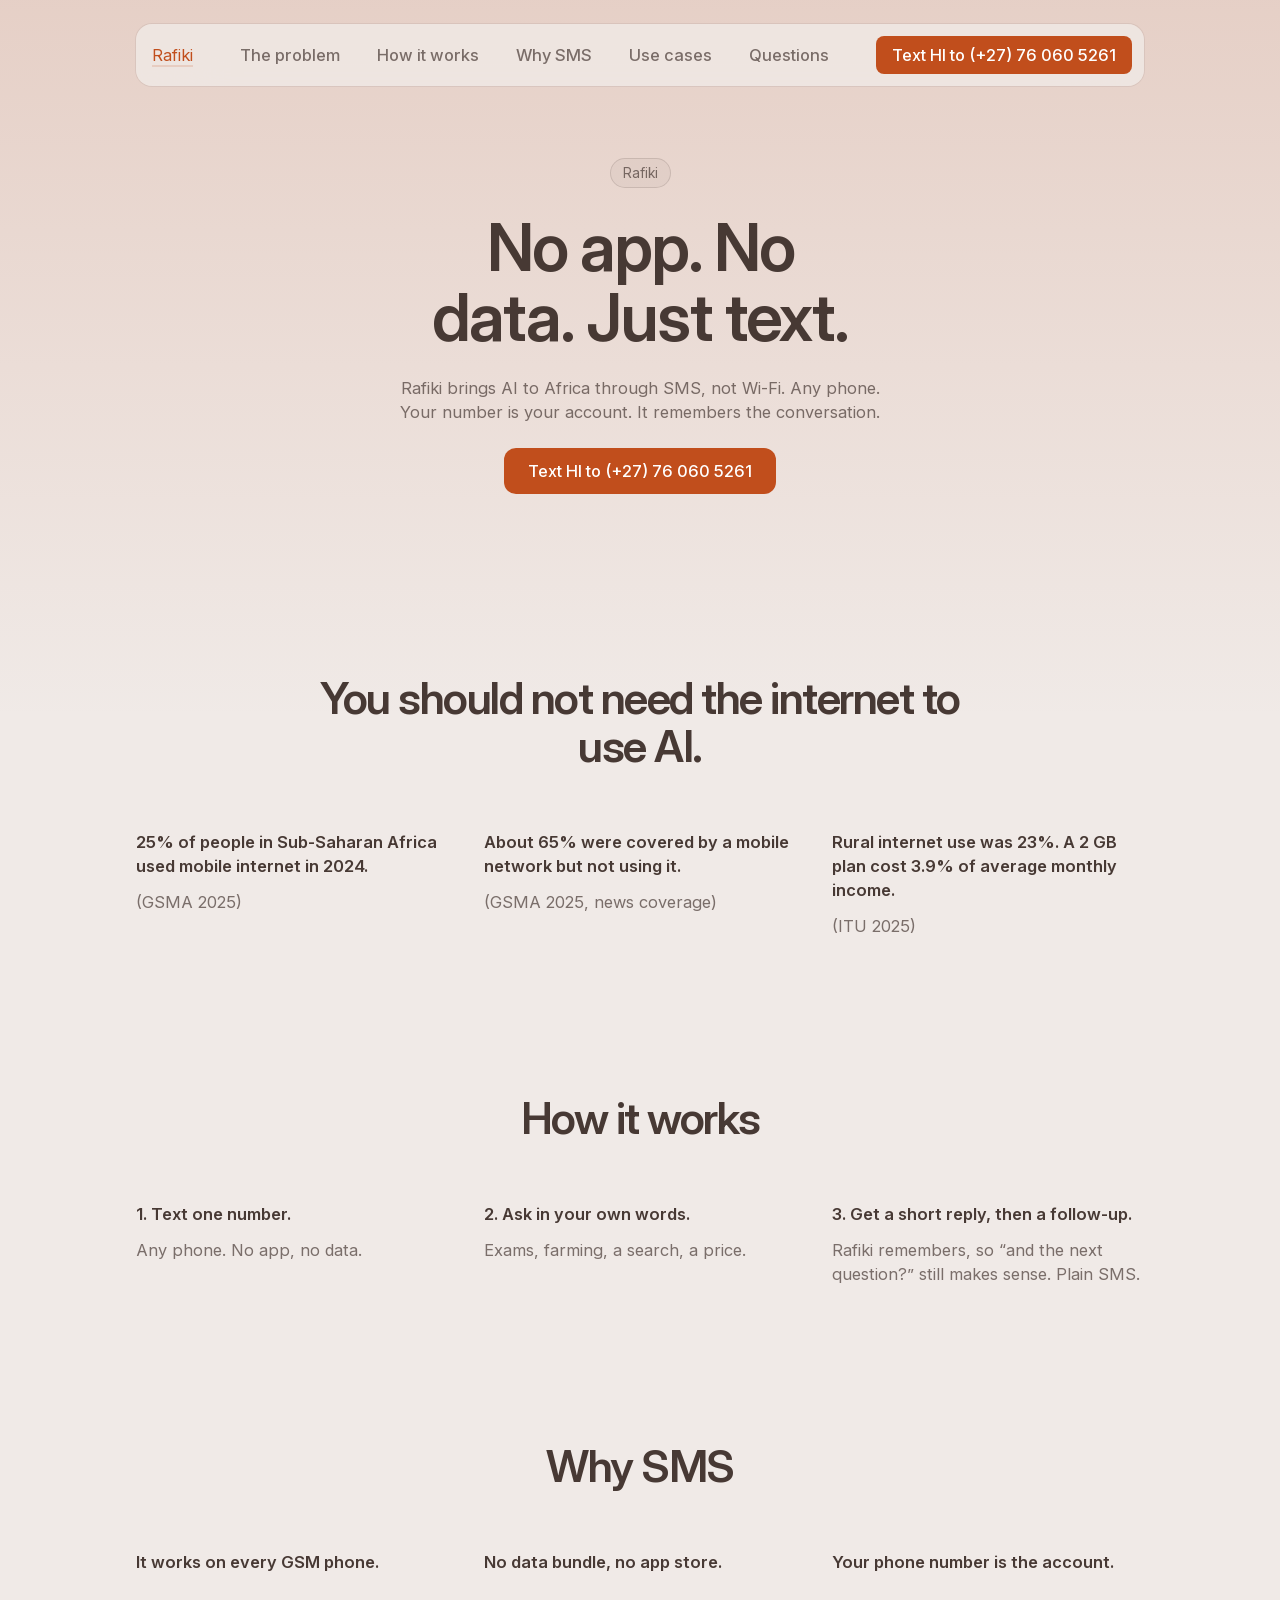
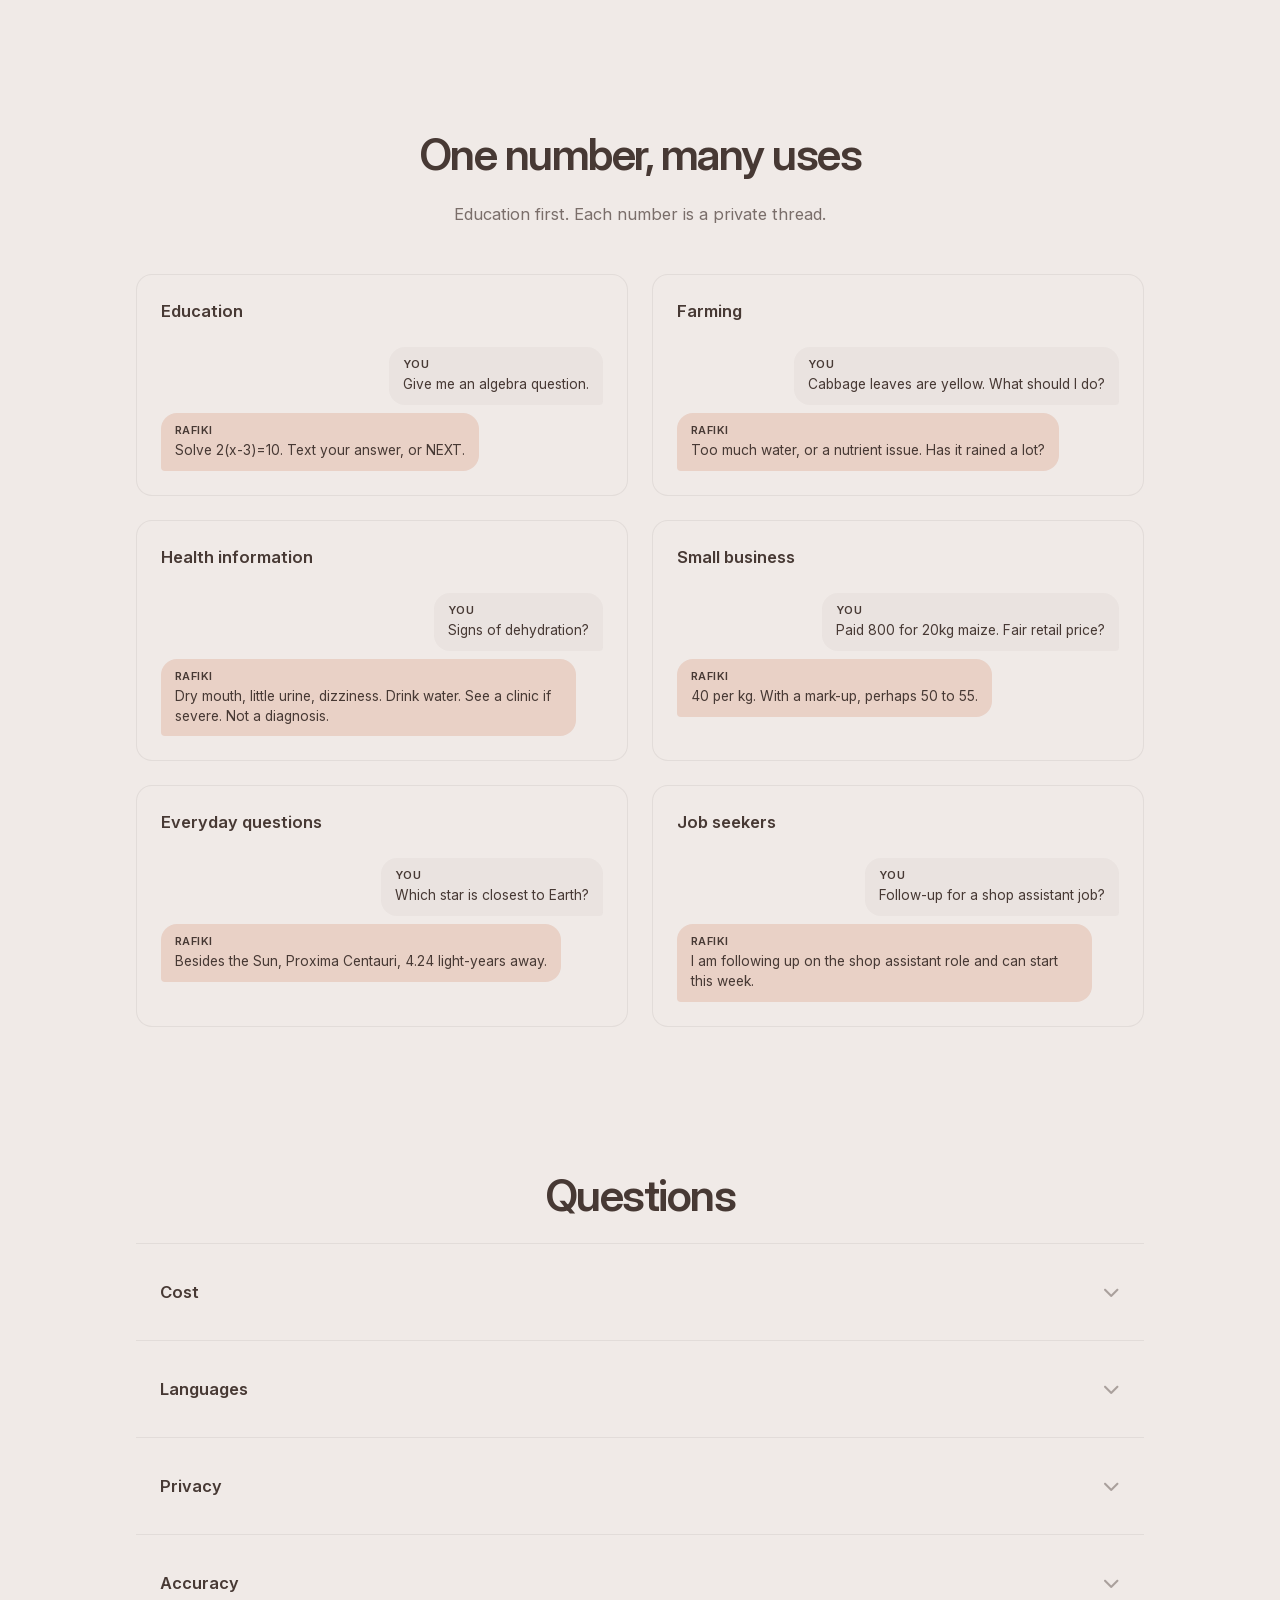
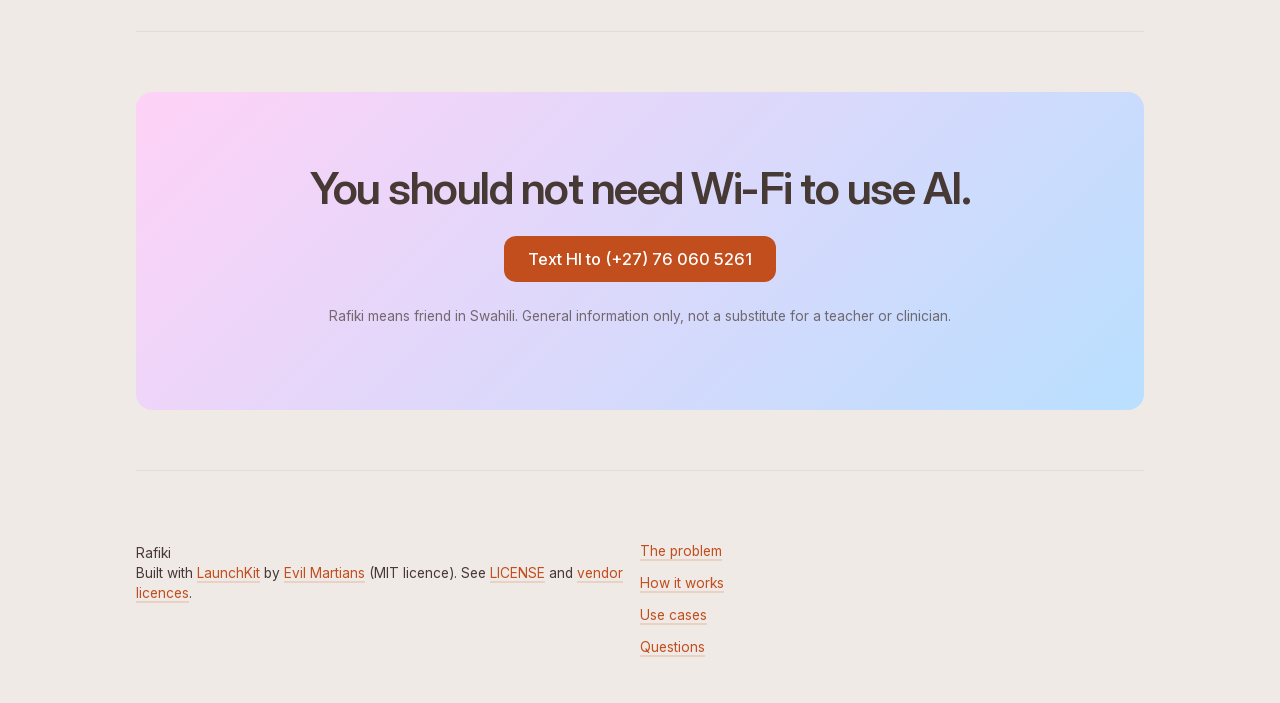
==== commit ebd9b8f7: "fix: Updated number to message" ====
--- a/website/index.html
+++ b/website/index.html
@@ -29,11 +29,11 @@
         <a href="#uses" class="nav-link">Use cases</a>
         <a href="#faq" class="nav-link">Questions</a>
         <div class="button-group stacked margin-top-l mobile-only">
-          <a href="#cta" class="button primary">Text HI to [NUMBER]</a>
+          <a href="#cta" class="button primary">Text HI to (+27) 76 060 5261</a>
         </div>
       </nav>
       <div class="button-group">
-        <a href="#cta" class="button primary compact">Text HI to [NUMBER]</a>
+        <a href="#cta" class="button primary compact">Text HI to (+27) 76 060 5261</a>
         <button class="button ghost compact nav-hamburger" data-mobile-toggle aria-label="Show menu">
           <span class="fa-solid fa-bars icon m"></span>
         </button>
@@ -48,7 +48,7 @@
             Rafiki brings AI to Africa through SMS, not Wi-Fi. Any phone. Your number is your account. It remembers the conversation.
           </p>
           <div class="button-group margin-paragraph centered">
-            <a href="#cta" class="button primary">Text HI to [NUMBER]</a>
+            <a href="#cta" class="button primary">Text HI to (+27) 76 060 5261</a>
           </div>
         </div>
       </section>
@@ -227,7 +227,7 @@
         <div class="heading centered">
           <h2>You should not need Wi-Fi to use AI.</h2>
           <div class="button-group margin-paragraph centered">
-            <a href="#cta" class="button primary">Text HI to [NUMBER]</a>
+            <a href="#cta" class="button primary">Text HI to (+27) 76 060 5261</a>
           </div>
           <p class="paragraph s secondary">Rafiki means friend in Swahili. General information only, not a substitute for a teacher or clinician.</p>
         </div>
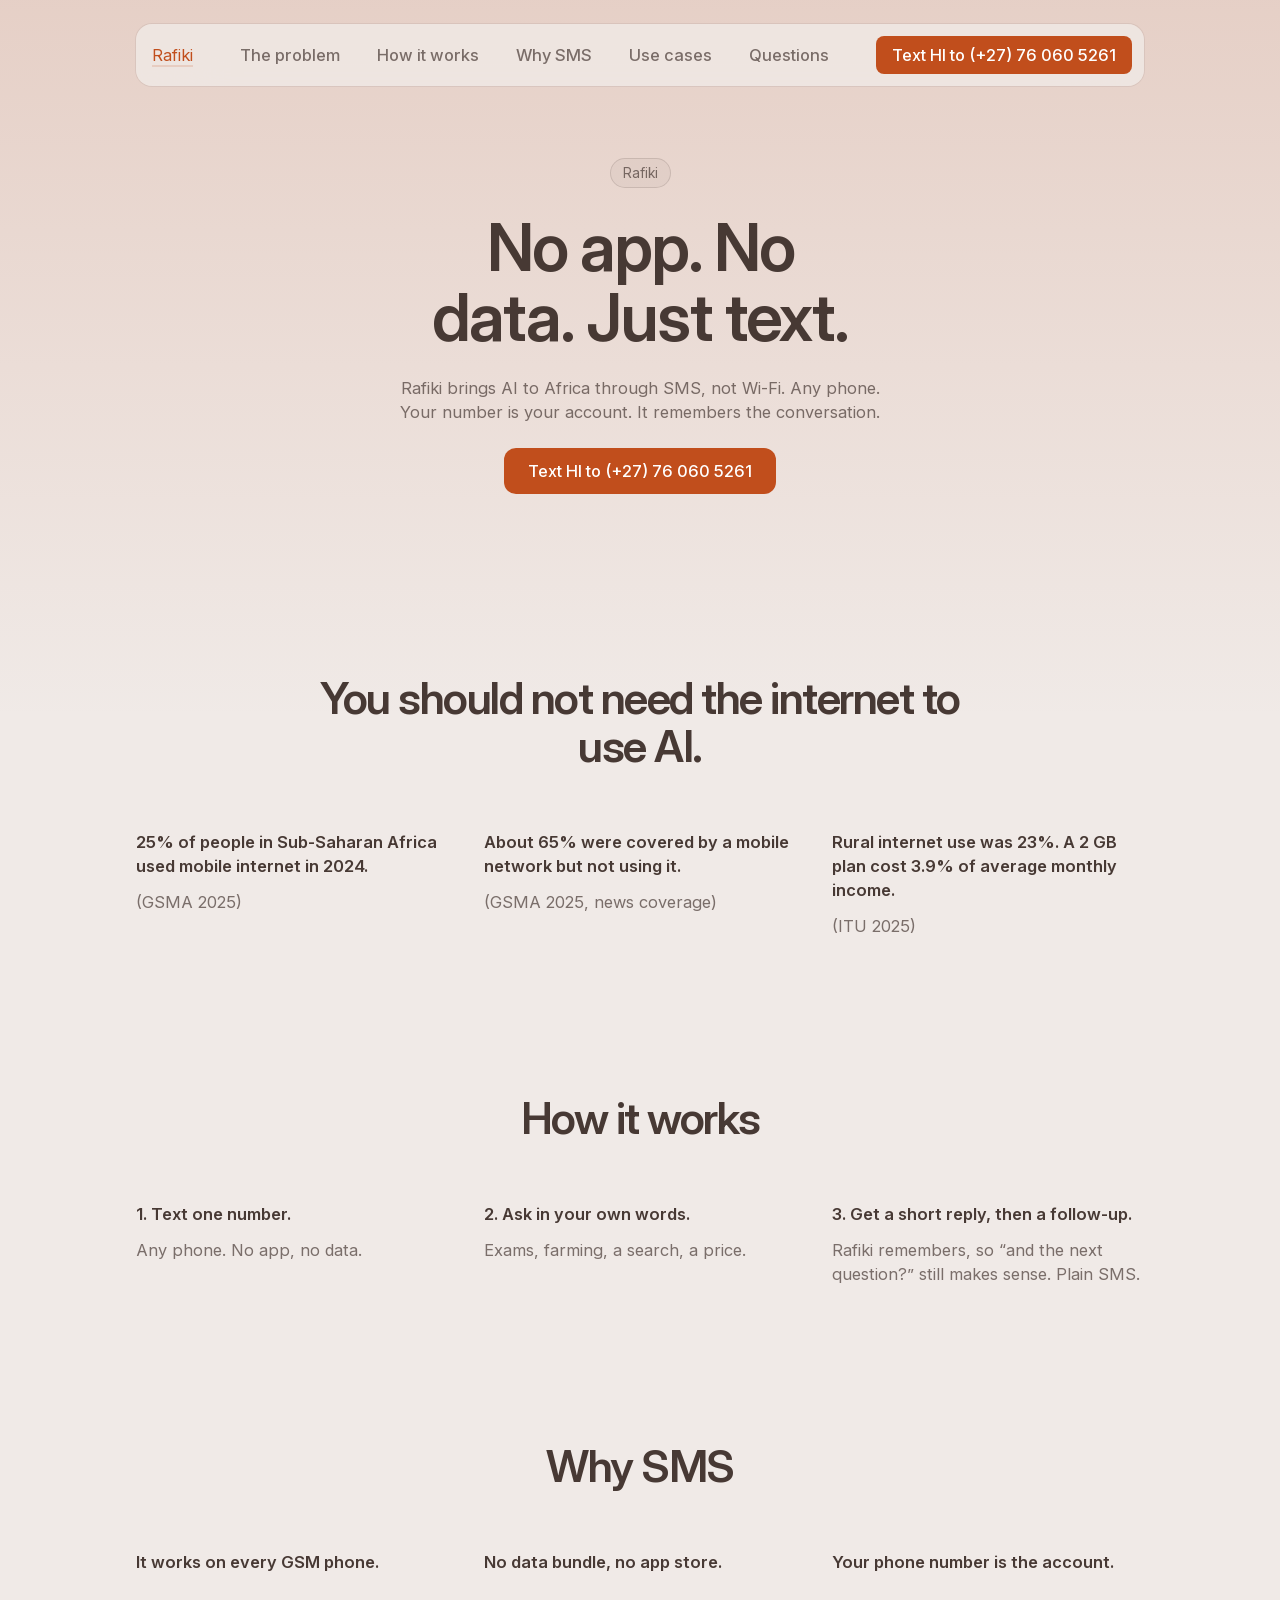
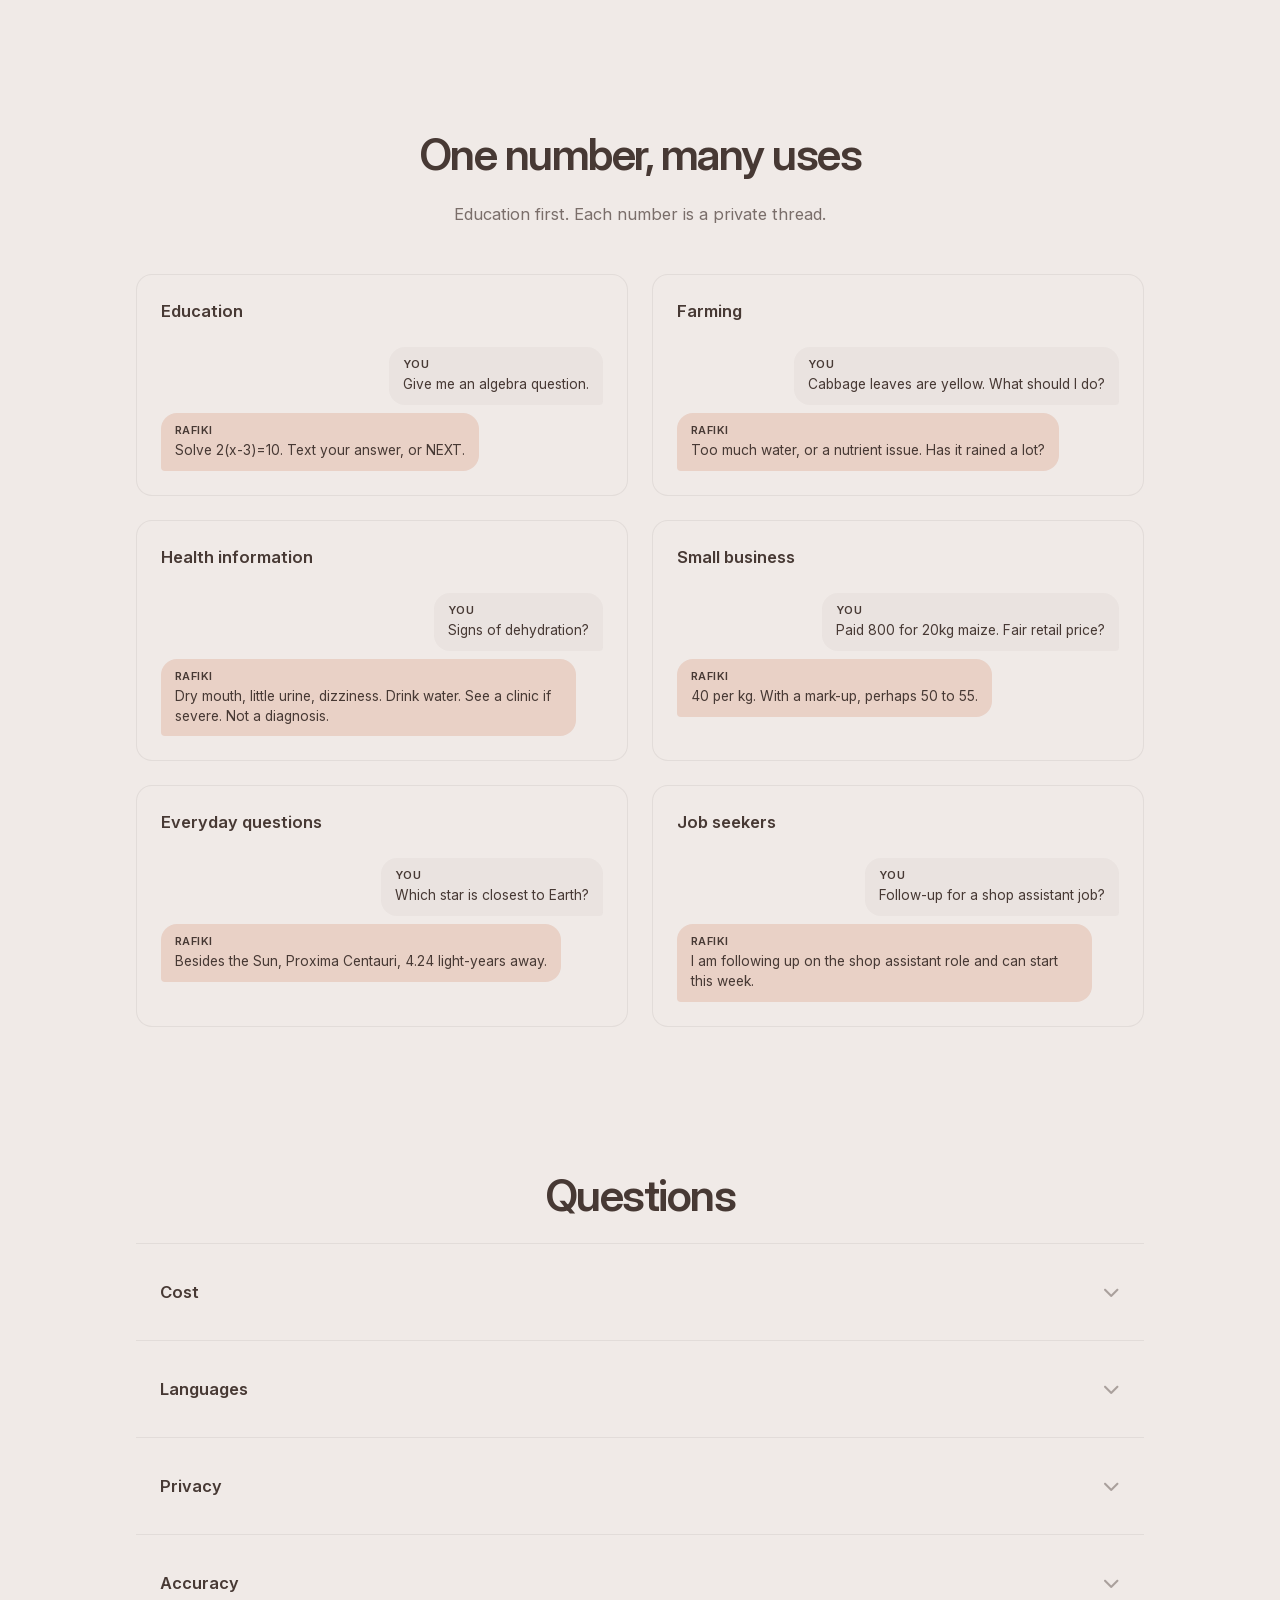
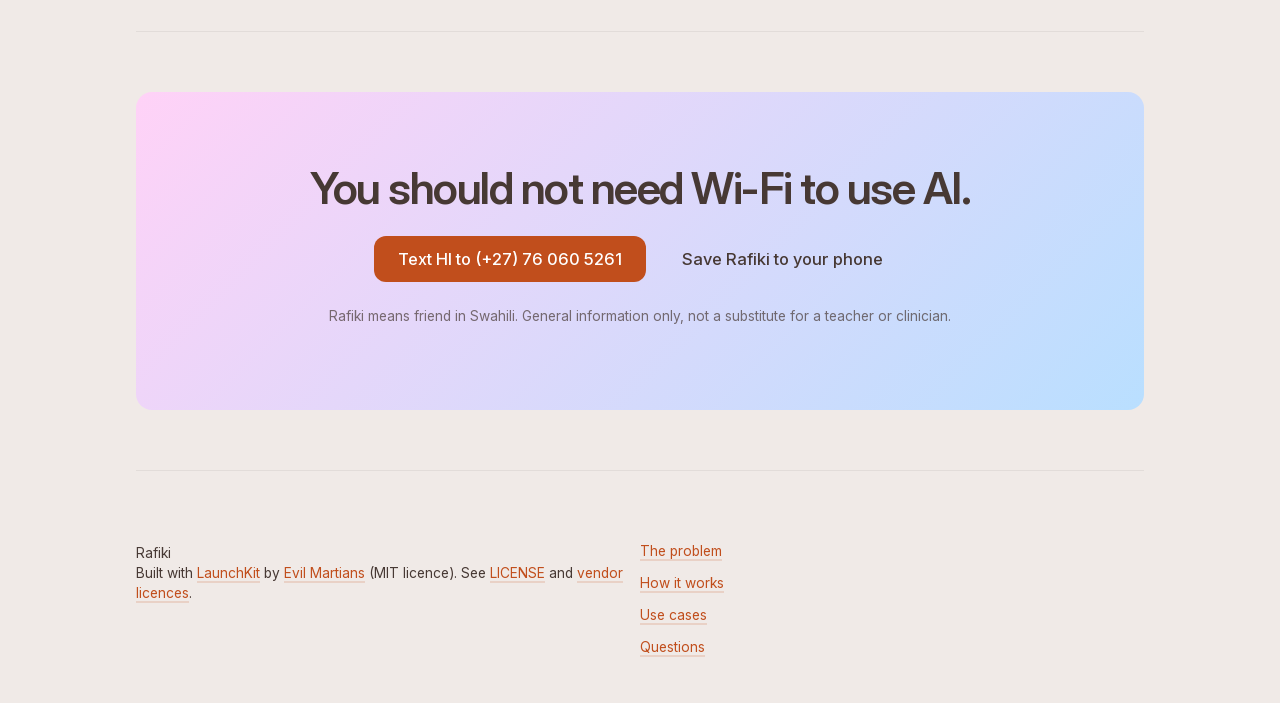
==== commit 7fa78d13: "Update index.html" ====
--- a/website/index.html
+++ b/website/index.html
@@ -228,6 +228,7 @@
           <h2>You should not need Wi-Fi to use AI.</h2>
           <div class="button-group margin-paragraph centered">
             <a href="#cta" class="button primary">Text HI to (+27) 76 060 5261</a>
+                  <a href="rafiki-contact.vcf" class="button ghost" download>Save Rafiki to your phone</a>
           </div>
           <p class="paragraph s secondary">Rafiki means friend in Swahili. General information only, not a substitute for a teacher or clinician.</p>
         </div>
